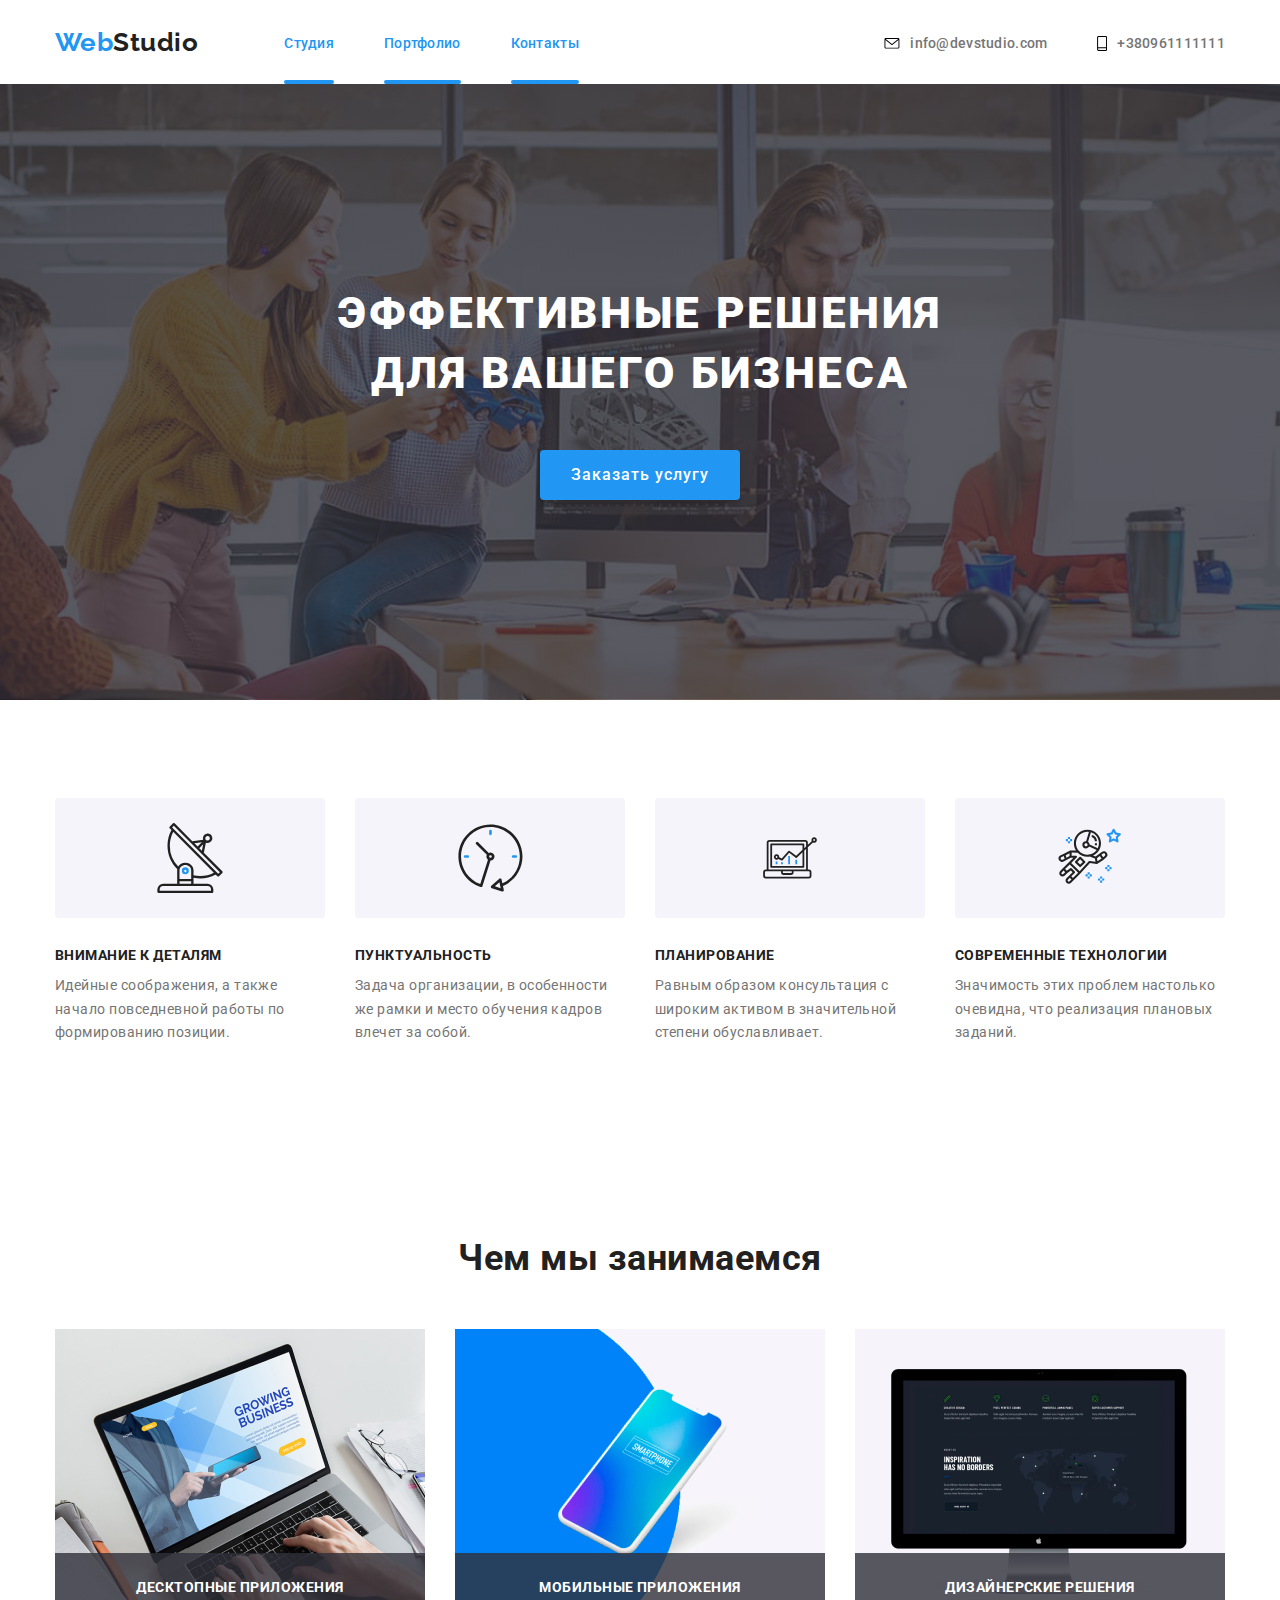
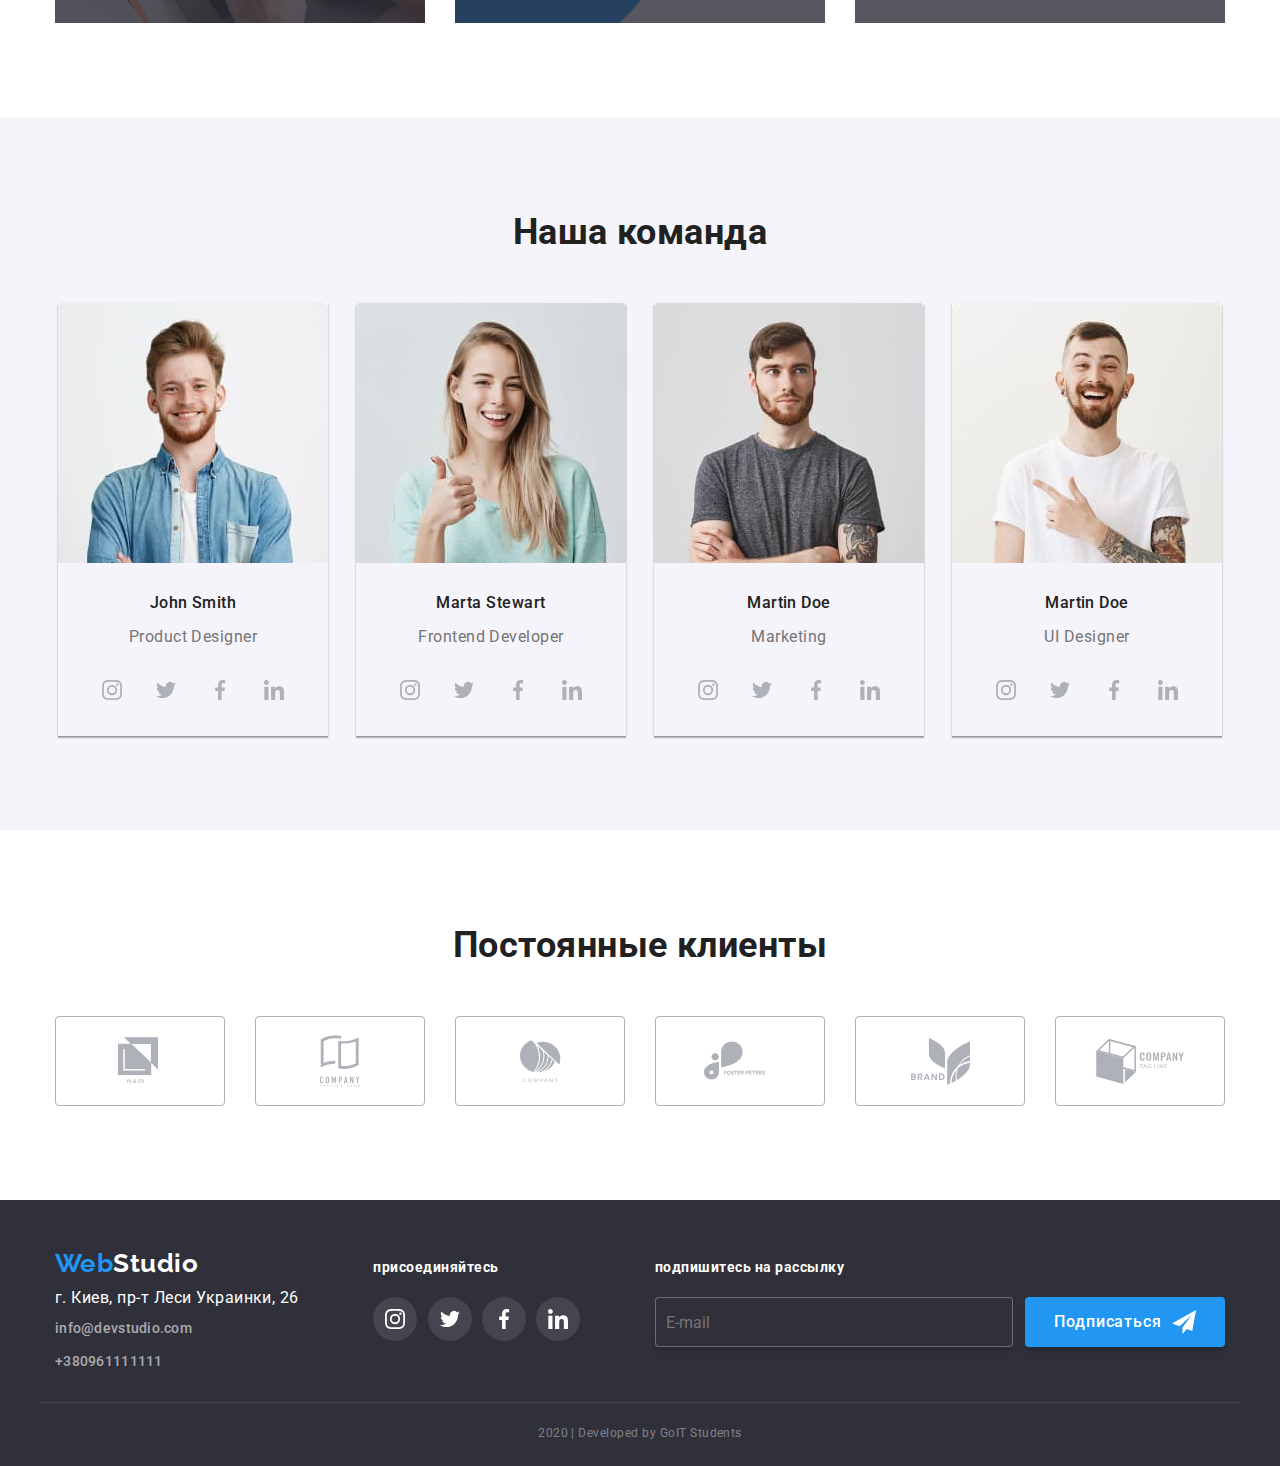
==== index.html @ ea8f9073 "ДЗ 5" ====
﻿<!DOCTYPE html>
<!--   убрать с ли стили в ссылку!!!! -->
<html lang="ru">

<head>
    <meta charset="UTF-8" />
    <meta name="viewport" content="width=device-width, initial-scale=1.0" />
    <title>Web Studio</title>
    <link href="https://fonts.googleapis.com/css?family=Raleway:700|Roboto:400,500,700&display=swap&subset=cyrillic" rel="stylesheet" />
    <link rel="stylesheet" href="https://cdnjs.cloudflare.com/ajax/libs/modern-normalize/0.6.0/modern-normalize.min.css" />
    <link rel="stylesheet" href="./css/styles.css" />
</head>

<body class="body">
    <!-- Шапка сайта-->

    <header class="page-header">
        <div class="container-header">
            <a href="./index.html" class="logo">
                <span class="logo-title">Web</span>Studio</a>
            <nav class="first-nav">
                <ul class="site-nav">
                    <li class="item">
                        <a href="#" class="link current">Студия</a>
                    </li>
                    <li class="item">
                        <a href="./html/portfolio.html" class="link current">Портфолио</a>
                    </li>
                    <li class="item">
                        <a href="#" class="link current">Контакты</a>
                    </li>
                </ul>
            </nav>
            <ul class="auth-nav list">
                <li class="item">
                    <a href="mailto:info@devstudio.com" class="connection">
                        <svg class="item-mail"><use href="./images/sprite.svg#icon_hero"></use></svg> info@devstudio.com
                    </a>
                </li>
                <li class="item">
                    <a href="tel:+380961111111" class="connection"><svg class="item-phone"><use href="./images/sprite.svg#smartphone_hero"></use></svg>
              +380961111111
            </a>
                </li>
            </ul>
        </div>
    </header>
    <main>
        <!-- Герой -->

        <section class="hero">
            <div class="container-hero">
                <h1 class="title-hero">
                    эффективные решения для вашего бизнеса
                </h1>
                <button type="button" class="button-hero">Заказать услугу</button>
            </div>
        </section>

        <!-- Преимущества -->
        <section class="section_benefits">
            <div class="container">
                <!-- class="container-advantages" -->
                <h2 class="visually-hidden">Преимущества</h2>
                <ul class="advantages-list">
                    <li class="nav-item">
                        <div class="picture">
                            <svg class="picture_antenna"> <use href="./images/sprite.svg#antenna_1"></use></svg>
                        </div>
                        <h3 class="title">Внимание к деталям</h3>
                        <p class="description">
                            Идейные соображения, а также начало повседневной работы по формированию позиции.
                        </p>
                    </li>
                    <li class="nav-item">
                        <div class="picture">
                            <svg class="picture_clock"> <use href="./images/sprite.svg#clock_1"></use></svg></div>
                        <h3 class="title">Пунктуальность</h3>
                        <p class="description">
                            Задача организации, в особенности же рамки и место обучения кадров влечет за собой.
                        </p>
                    </li>
                    <li class="nav-item">
                        <div class="picture">
                            <svg class="picture_diagram"> <use href="./images/sprite.svg#diagram_1"></use></svg></div>
                        <h3 class="title">Планирование</h3>
                        <p class="description">
                            Равным образом консультация с широким активом в значительной степени обуславливает.
                        </p>
                    </li>
                    <li class="nav-item">
                        <div class="picture">
                            <svg class="picture_astronaut"> <use href="./images/sprite.svg#astronaut_1"></use></svg></div>
                        <h3 class="title">
                            Современные технологии
                        </h3>
                        <p class="description">
                            Значимость этих проблем настолько очевидна, что реализация плановых заданий.
                        </p>
                    </li>
                </ul>
            </div>
        </section>
        <!-- Чем мы занимаемся -->
        <section class="section_focus">
            <div class="container_focus">
                <h2 class="section-title">Чем мы занимаемся</h2>

                <ul class="specialization">
                    <li class="our_focus">
                        <div class="photo">
                            <img src="./images/laptop1.jpg" alt="Ноутбук" width="370" height="294" />
                        </div>
                        <div class="photo-title">
                            <h3 class="white-color-title">Десктопные приложения</h3>
                        </div>
                    </li>
                    <li class="our_focus">
                        <div class="photo">
                            <img src="./images/mobile_phone.jpg" alt="Мобильный_телефон" width="370" height="294" />
                        </div>
                        <div class="photo-title">
                            <h3 class="white-color-title">Мобильные приложения</h3>
                        </div>
                    </li>
                    <li class="our_focus">
                        <div class="photo">
                            <img src="./images/monitor.jpg " alt="Черный_монитор" width="370" height="294" />
                        </div>
                        <div class="photo-title">
                            <h3 class="white-color-title">Дизайнерские решения</h3>
                        </div>
                    </li>
                </ul>
            </div>
        </section>
        <!-- Наша команда -->
        <section class="section-our-team">
            <div class="container">
                <h2 class="our-team">Наша команда</h2>
                <ul class="employees">
                    <li class="participants">
                        <img src=" ./images/John_Smith.jpg " alt="John Smith " width="270" height="260" />
                        <h3 class="section-with-title">John Smith</h3>
                        <p class="list-item">Product Designer</p>
                        <ul class="list-our-team">
                            <li class="social">
                                <a class="social_networks" href="# " aria-label="Ссылка на instagrem ">
                                    <svg class="social_instagram" width="20" height="20"><use href="./images/sprite.svg#instagram"></use></svg>
                                </a>
                            </li>
                            <li class="social">
                                <a class="social_networks" href="# " aria-label="Ссылка на twitter ">
                                    <svg class="social_twitter" width="20" height="20"><use href="./images/sprite.svg#twitter"></use></svg>
                                </a>
                            </li>
                            <li class="social">
                                <a class="social_networks" href="# " aria-label="Ссылка на facebook ">
                                    <svg class="social_facebook" width="20" height="20">
                                        <use href="./images/sprite.svg#facebook"></use>
                                    </svg>
                                </a>
                            </li>
                            <li class="social">
                                <a class="social_networks" href="# " aria-label="Ссылка на linkedin ">
                                    <svg class="social_linkedin" width="20" height="20">
                                    <use href="./images/sprite.svg#linkedin"></use>
                                    </svg>
                                </a>
                            </li>
                        </ul>
                    </li>
                    <li class="participants">
                        <img src="./images/Marta_Stewart.jpg " alt="Marta Stewart " width="270" height="260" />
                        <h3 class="section-with-title">Marta Stewart</h3>
                        <p class="list-item">Frontend Developer</p>
                        <ul class="list-our-team">
                            <li class="social">
                                <a class="social_networks" href="# " aria-label="Ссылка на instagrem ">
                                    <svg class="social_instagram" width="20" height="20"><use href="./images/sprite.svg#instagram"></use></svg>
                                </a>
                            </li>
                            <li class="social">
                                <a class="social_networks" href="# " aria-label="Ссылка на twitter ">
                                    <svg class="social_twitter" width="20" height="20"><use href="./images/sprite.svg#twitter"></use></svg>
                                </a>
                            </li>
                            <li class="social">
                                <a class="social_networks" href="# " aria-label="Ссылка на facebook ">
                                    <svg class="social_facebook" width="20" height="20">
                                        <use href="./images/sprite.svg#facebook"></use>
                                    </svg>
                                </a>
                            </li>
                            <li class="social">
                                <a class="social_networks" href="# " aria-label="Ссылка на linkedin ">
                                    <svg class="social_linkedin" width="20" height="20">
                                    <use href="./images/sprite.svg#linkedin"></use>
                                    </svg>
                                </a>
                            </li>
                        </ul>
                    </li>
                    <li class="participants">
                        <img src="./images/Robert_Jakis.jpg " alt="Martin Doe " width="270" height="260" />
                        <h3 class="section-with-title">Martin Doe</h3>
                        <p class="list-item">Marketing</p>
                        <ul class="list-our-team">
                            <li class="social">
                                <a class="social_networks" href="# " aria-label="Ссылка на instagrem ">
                                    <svg class="social_instagram" width="20" height="20"><use href="./images/sprite.svg#instagram"></use></svg>
                                </a>
                            </li>
                            <li class="social">
                                <a class="social_networks" href="# " aria-label="Ссылка на twitter ">
                                    <svg class="social_twitter" width="20" height="20"><use href="./images/sprite.svg#twitter"></use></svg>
                                </a>
                            </li>
                            <li class="social">
                                <a class="social_networks" href="# " aria-label="Ссылка на facebook ">
                                    <svg class="social_facebook" width="20" height="20">
                                        <use href="./images/sprite.svg#facebook"></use>
                                    </svg>
                                </a>
                            </li>
                            <li class="social">
                                <a class="social_networks" href="# " aria-label="Ссылка на linkedin ">
                                    <svg class="social_linkedin" width="20" height="20">
                                    <use href="./images/sprite.svg#linkedin"></use>
                                    </svg>
                                </a>
                            </li>
                        </ul>
                    </li>
                    <li class="participants">
                        <img src="./images/Martin_Doe.jpg " alt="Martin Doe " width="270" height="260" />
                        <h3 class="section-with-title">Martin Doe</h3>
                        <p class="list-item">UI Designer</p>
                        <ul class="list-our-team">
                            <li class="social">
                                <a class="social_networks" href="# " aria-label="Ссылка на instagrem ">
                                    <svg class="social_instagram" width="20" height="20"><use href="./images/sprite.svg#instagram"></use></svg>
                                </a>
                            </li>
                            <li class="social">
                                <a class="social_networks" href="# " aria-label="Ссылка на twitter ">
                                    <svg class="social_twitter" width="20" height="20"><use href="./images/sprite.svg#twitter"></use></svg>
                                </a>
                            </li>
                            <li class="social">
                                <a class="social_networks" href="# " aria-label="Ссылка на facebook ">
                                    <svg class="social_facebook" width="20" height="20">
                                        <use href="./images/sprite.svg#facebook"></use>
                                    </svg>
                                </a>
                            </li>
                            <li class="social">
                                <a class="social_networks" href="# " aria-label="Ссылка на linkedin ">
                                    <svg class="social_linkedin" width="20" height="20">
                                    <use href="./images/sprite.svg#linkedin"></use>
                                    </svg>
                                </a>
                            </li>
                        </ul>
                    </li>
                </ul>
            </div>
        </section>
        <!-- Наши клиенты -->
        <section class="regular_customers">
            <div class="customers">
                <h2 class="section-title">
                    Постоянные клиенты
                </h2>
                <ul class="customers-list">
                    <li class="customers-logo">
                        <a href="# " class="customers-list">
                            <svg class=" logo " width="44.27 " height="49.23 ">
                                        <use href="./images/sprite.svg#logo_1 "></use>
                                    </svg>
                        </a>
                    </li>
                    <li class="customers-logo ">
                        <!-- <div class="logo "> -->
                        <a href="# " class="customers-list">
                            <svg class="logo " width="40 " height="52 ">
                                        <use href="./images/sprite.svg#logo_2 "></use>
                                    </svg>
                        </a>
                        <!-- </div> -->
                    </li>
                    <li class="customers-logo ">
                        <!-- <div class="customers-picture "> -->
                        <a href="# " class="customers-list">
                            <svg class="logo " width="41 " height="42.6 ">
                                <use href="./images/sprite.svg#logo_3 "></use>
                                </svg>
                        </a>
                        <!-- </div> -->
                    </li>
                    <li class="customers-logo ">
                        <!-- <div class="customers-picture "> -->
                        <a href="# " class="customers-list">
                            <svg class="logo " width="72.96 " height="42.02 ">
                                        <use href="./images/sprite.svg#logo_4 "></use>
                                    </svg>
                        </a>
                        <!-- </div> -->
                    </li>
                    <li class="customers-logo ">
                        <!-- <div class="customers-picture "> -->
                        <a href="# " class="customers-list">
                            <svg class="logo " width="59 " height="47 ">
                                        <use href="./images/sprite.svg#logo_5 "></use>
                                    </svg>
                        </a>
                        <!-- </div> -->
                    </li>
                    <li class="customers-logo ">
                        <!-- <div class="customers-picture "> -->
                        <a href="# " class="customers-list">
                            <svg class="logo " width="88.48 " height="45.44 ">
                                        <use href="./images/sprite.svg#logo_6 "></use>
                                    </svg>
                        </a>
                        <!-- </div> -->
                    </li>
                </ul>
            </div>
        </section>
    </main>
    <footer class="footer ">
        <!-- Футер -->

        <div class="container-footer ">
            <div class="adress-info ">
                <a href="./index.html " class="logo-footer ">
                    <span class="logo-title ">Web</span>Studio</a>
                <address>
            <ul class="list-footer ">
              <li class="address ">г. Киев, пр-т Леси Украинки, 26</li>
              <li>
                <a href="mailto:info@devstudio.com" class="connection auth_bottom">
                         info@devstudio.com
                    </a>
              </li>
              <li>
               <a href="tel:+380961111111" class="connection auth_bottom">
              +380961111111
            </a>
              </li>
            </ul>
          </address>
            </div>

            <div class="links-block ">
                <p class="color-footer ">присоединяйтесь</p>
                <ul class="social-list ">
                    <li class="social-footer ">
                        <a href="# " class="social_networks_footer" aria-label=" Ссылка на instagrem ">
                            <svg class="social_instagram" width="20" height="20"><use href="./images/sprite.svg#instagram"></use></svg></a>
                    </li>
                    <li class="social-footer ">
                        <a href="# " class="social_networks_footer" aria-label="Ссылка на twitter ">
                            <svg class="social_twitter" width="20" height="20"><use href="./images/sprite.svg#twitter"></use></svg></a>
                    </li>
                    <li class="social-footer ">
                        <a href="# " class="social_networks_footer" aria-label="Ссылка на facebook ">
                            <svg class="social_facebook" width="20" height="20">
                                        <use href="./images/sprite.svg#facebook"></use></svg></a>
                    </li>
                    <li class="social-footer ">
                        <a href="# " class="social_networks_footer" aria-label="Ссылка на linkedin ">
                            <svg class="social_linkedin" width="20" height="20">
                                    <use href="./images/sprite.svg#linkedin"></use>
                                    </svg></a>
                    </li>
                </ul>
            </div>
            <div class="exhortation-block ">
                <p class="color-footer ">подпишитесь на рассылку</p>
                <form class="subscribe">
                    <input type="email" class="input" placeholder="E-mail" />
                    <button class="button_sign">Подписаться 
                        <svg class="send" width="24" height="24"><use href="./images/sprite.svg#twitter_icon_send_footer"></use>
                                    </svg></button>
                </form>
            </div>
        </div>
        <div class="info-copyright ">
            <p class="copyright ">2020 | Developed by GoIT Students</p>
        </div>
    </footer>
    <script>
        const {
            height: pageHeaderHeight
        } = document
            .querySelector(".page-header")
            .getBoundingClientRect();

        document.body.style.paddingTop = `${pageHeaderHeight}px`;
    </script>
</body>

</html>
---- css/styles.css ----
﻿:root {
    --title-text-color: #757575;
    --accent-color: #2196f3;
    --footer-bottom-collor: rgba(255, 255, 255, 0.4);
    --list-footer-color: rgba(255, 255, 255, 0.6);
    --color-footer-strip: rgba(255, 255, 255, 0.1);
    --white-color: #ffffff;
    --page-color: #212121;
    --color-picture: #f5f4fa;
    --color-specialization: rgba(47, 48, 58, 0.8);
    --color-logo: #afb1b8;
    --color-footer: #2f303a;
    --strip-color: #ececec;
    --color-border: #eeeeee;
}

.body {
    color: var(--page-color);
    background-color: var(--white-color);
    font-family: Roboto, sans-serif;
    letter-spacing: 0.03em;
    /* padding-top: 80px; */
}

html {
    box-sizing: border-box;
}

*,
*::before,
*::after {
    box-sizing: inherit;
}


/* цвет основного текста #2a2a2a */


/* вторичный цвет текста #757575 */


/* цвет фона вторичный #F5F4FA */


/* белый цвет #FFFFFF */


/* вспомагательный цвет rgba(255, 255, 255, 0.6) */


/* цвет низ футера rgba(255, 255, 255, 0.4) */


/* акцент #2196F3 */


/* основной цвет футера #2F303A */

h1,
h2,
h3,
ul {
    margin-top: 0;
    margin-bottom: 0;
}

ul {
    padding-inline-start: 0;
}

img {
    display: block;
    max-width: 100%;
    height: auto;
}

.container-header {
    display: flex;
    align-items: center;
    width: 1200px;
    padding-right: 15px;
    padding-left: 15px;
    margin: auto;
}

.section_focus {
    padding-top: 94px;
    padding-bottom: 94px;
}

.container_focus {
    width: 1200px;
    padding-right: 15px;
    padding-left: 15px;
    margin-left: auto;
    margin-right: auto;
}

.container {
    width: 1200px;
    padding-right: 15px;
    padding-left: 15px;
    margin-left: auto;
    margin-right: auto;
}

ul {
    list-style: none;
}

.page-header {
    position: fixed;
    background-color: var(--white-color);
    width: 100%;
    min-height: 80px;
    top: 0;
    left: 0;
    z-index: 1;
}


/* Постоянные клиенты */

.regular_customers {
    padding-top: 94px;
    padding-bottom: 94px;
}

.customers {
    width: 1200px;
    padding-right: 15px;
    padding-left: 15px;
    margin: auto;
}

.advantages-list {
    list-style: none;
}

.site-nav {
    display: flex;
    margin-left: 86px;
}

.site-nav .item:not(:last-child) {
    margin-right: 50px;
}

.site-nav .link.current::after {
    content: '';
    position: absolute;
    left: 0;
    bottom: 0;
    width: 100%;
    border-radius: 2px;
    height: 4px;
    background-color: var(--accent-color);
}

.site-nav .link {
    position: relative;
    transition: color 250ms cubic-bezier(0.4, 0, 0.2, 1);
}

.site-nav .link.current {
    color: var(--accent-color);
}

.auth-nav {
    display: flex;
    margin-left: auto;
}

.auth-nav .item+.item {
    margin-left: 50px;
}


/* логотип */

.logo-footer {
    color: var(--white-color);
    text-decoration: none;
    font-family: Raleway, sans-serif;
    font-weight: bold;
    font-size: 26px;
    line-height: 1.19;
}

.logo {
    color: var(--primary-text-color);
    text-decoration: none;
    font-family: Raleway, sans-serif;
    font-weight: bold;
    font-size: 26px;
    line-height: 1.19;
    transition-property: color;
    transition-duration: 250ms;
    transition-timing-function: cubic-bezier(0.4, 0, 0.2, 1);
}

.logo:focus,
.logo:hover {
    color: var(--accent-color);
}

.logo-title {
    color: var(--accent-color);
    transition-property: color;
    transition-duration: 250ms;
    transition-timing-function: cubic-bezier(0.4, 0, 0.2, 1);
}

.logo-title:focus,
.logo-title:hover {
    color: var(--title-text-color);
}


/* наши работы в портфолио*/

.list-link {
    text-decoration: none;
    color: var(--page-color);
}


/* в портфолио */

.nav-item {
    margin-right: 30px;
    padding-top: 4px;
    width: calc((100% - 90px) / 4);
    color: var(--title-text-color);
    font-family: Roboto;
    font-size: 16px;
    line-height: 1.88;
}

.nav-item:last-child {
    margin-right: 0;
}


/* .nav-item::before {
    content: "";
    height: 120px;
    display: block;
    background: var(--color-picture);
    border-radius: 4px;
    background-size: contain;
    background-repeat: no-repeat;
    background-position: center;
    margin-bottom: 30px;
    background-size: 25%;
} */


/* .nav-item:nth-child(1)::before {
    background-image: url(../Images/antenna_1.svg);
}

.nav-item:nth-child(2)::before {
    background-image: url(../Images/clock_1.svg);
}

.nav-item:nth-child(3)::before {
    background-image: url(../Images/diagram_1.svg);
}

.nav-item:nth-child(4)::before {
    background-image: url(../Images/astronaut_1.svg);
} */

.item {
    margin: 0;
    padding-top: 4px;
    color: var(--title-text-color);
    font-family: Roboto;
    font-size: 16px;
    line-height: 1.88;
}


/* .item::before {
    content: "";
    height: 40px;
    width: 40px;
    background: var(--color-picture);
    border-radius: 4px;
    background-size: contain;
    background-repeat: no-repeat;
    background-position: center;
    margin-bottom: 30px;
    background-size: 25%;
} */

.item-mail {
    align-items: baseline;
    height: 11.2px;
    width: 16px;
    margin-right: 10px;
    margin-top: 2px;
    transition-property: fill;
    transition-duration: 500ms;
    transition-timing-function: cubic-bezier(0.4, 0, 0.2, 1);
}


/* .item-mail:hover,
.item-mail:focus {
    fill: var(--accent-color);
}

.item-phone:hover,
.item-phone:focus {
    fill: var(--accent-color);
} */

.item-phone {
    align-items: baseline;
    height: 14.94px;
    width: 10px;
    margin-right: 10px;
    transition-property: fill;
    transition-duration: 500ms;
    transition-timing-function: cubic-bezier(0.4, 0, 0.2, 1);
}

.card-text {
    position: absolute;
    opacity: 0;
    top: 0;
    background: rgba(33, 150, 243, 0.9);
    color: var(--white-color);
    font-size: 18px;
    line-height: 1.56;
    padding: 63px 24px;
}

.card-text:hover,
.card-text:focus {
    opacity: 1;
    /* transition: 250ms opacity linear; */
}


/* герой */

.container-hero {
    width: 1200px;
    padding-right: 15px;
    padding-left: 15px;
    margin: auto;
    text-align: center;
}

.title-hero {
    color: var(--white-color);
    font-weight: 900;
    font-size: 44px;
    line-height: 1.36;
    letter-spacing: 0.06em;
    text-transform: uppercase;
    width: 646px;
    margin-right: auto;
    margin-left: auto;
    margin-bottom: 46px;
}

.hero {
    max-width: 100%;
    /* height: 600px; */
    margin-left: auto;
    margin-right: auto;
    background-size: cover;
    background-repeat: no-repeat;
    background-position: center;
    padding-top: 200px;
    padding-bottom: 200px;
    background-color: rgba(47, 48, 58, 0.8);
    background-image: linear-gradient( to right, rgba(47, 48, 58, 0.8), rgba(47, 48, 58, 0.8)), url(../images/Header_img.jpg);
    color: white;
}

.button-hero {
    color: var(--white-color);
    border-radius: 4px;
    background: var(--accent-color);
    box-shadow: 0px 4px 4px rgba(0, 0, 0, 0.15);
    font-family: inherit;
    font-weight: 500;
    font-size: 16px;
    line-height: 1.6;
    letter-spacing: 0.06em;
    border: 1px solid transparent;
    width: 200px;
    height: 50px;
    transition-property: background, color, border;
    transition-duration: 250ms;
    transition-timing-function: cubic-bezier(0.4, 0, 0.2, 1);
}

.button-hero:focus,
.button-hero:hover {
    color: var(--accent-color);
    background-color: var(--white-color);
    border: 1px solid var(--accent-color);
}


/* site nav */

.site-nav .link {
    display: block;
    padding-top: 32px;
    padding-bottom: 32px;
}

.site-nav .link {
    color: var(--page-color);
    text-decoration: none;
    font-weight: 500;
    font-size: 14px;
    line-height: 1.14;
    letter-spacing: 0.02em;
}

.site-nav .link:hover,
.site-nav .link:focus {
    color: var(--accent-color);
}

.connection {
    margin: 0;
}

.connection {
    color: var(--title-text-color);
    font-weight: 500;
    font-size: 14px;
    line-height: 1.14;
    letter-spacing: 0.02em;
    /* display: inline-block;
    align-items: center; */
    text-decoration: none;
    display: inline-flex;
    padding-top: 32px;
    padding-bottom: 32px;
    transition-property: color;
    transition-duration: 250ms;
    transition-timing-function: cubic-bezier(0.4, 0, 0.2, 1);
}

.connection:hover .item-mail,
.connection:focus .item-mail {
    color: var(--accent-color);
    fill: var(--accent-color);
}

.connection:hover .item-phone,
.connection:focus .item-phone {
    color: var(--accent-color);
    fill: var(--accent-color);
}

.connection:hover,
.connection:focus {
    color: var(--accent-color);
}


/*  Позиционирование */

.specialization {
    display: flex;
}

.specialization li {
    margin-right: 30px;
}

.specialization li:last-child {
    margin-right: 0;
}


/*  Стили заголовков */

.section-title {
    font-weight: bold;
    font-size: 36px;
    line-height: 1.17;
    margin-bottom: 50px;
    text-align: center;
}

.our-team {
    font-weight: bold;
    font-size: 36px;
    line-height: 1.17;
    text-align: center;
    margin-bottom: 50px;
}


/* Преимущества. Стили заголовков*/

.section_benefits {
    padding-top: 94px;
    padding-bottom: 94px;
}

.list {
    /* display: flex; */
    justify-content: space-between;
    align-items: center;
}

.list-our-team {
    display: flex;
    justify-content: space-between;
    align-items: center;
    /* justify-content: space-between;
    align-items: center; */
    margin-left: 32px;
    margin-right: 32px;
}

.social_networks {
    display: flex;
    justify-content: center;
    align-items: center;
    fill: #afb1b8;
    height: 44px;
    width: 44px;
    border-radius: 50%;
    transition-property: background-color, fill;
    transition-duration: 250ms;
    transition-timing-function: cubic-bezier(0.4, 0, 0.2, 1);
}


/* .social_instagram {
    --color3: #AFB1B8
}

.social_twitter {
    --color3: #AFB1B8
}

.social_facebook {
    --color3: #AFB1B8
}

.social_linkedin {
    --color3: #AFB1B8
}

.social {
    margin-right: 10px;
}

.social_instagram:hover {
    --color3: #FFFFFF
}

.social_twitter:hover {
    --color3: #FFFFFF
}

.social_facebook:hover {
    --color3: #FFFFFF
}

.social_linkedin:hover {
    --color3: #FFFFFF
} */


/* .social {
    margin-right: 10px;
} */

.social:hover .social_networks {
    background-color: var(--accent-color);
    fill: #ffffff;
    /* border-radius: 50%; */
}


/* .social:nth-child(1) {
    background-image: url(../Images/instagram.svg);
}

.social:nth-child(2) {
    background-image: url(../Images/twitter.svg);
}

.social:nth-child(3) {
    background-image: url(../Images/facebook.svg);
}

.social:nth-child(4) {
    background-image: url(../Images/linkedin.svg);
} */

.list-our-team :last-child {
    margin-right: 0;
}

.social>a {
    margin: 0;
}

.social-list {
    display: flex;
    justify-content: space-between;
    align-items: center;
}


/* 
.social-footer {
    display: inline-block;
    height: 44px;
    width: calc((100% - 30px) / 4);
    border-radius: 50%;
    background: rgba(255, 255, 255, 0.1);
    background-size: 20px;
    background-repeat: no-repeat;
    background-position: center;
    margin-right: 10px;
}

.social-footer:nth-child(1) {
    background-image: url(../Images/instagram_social_footer.svg);
}

.social-footer:nth-child(2) {
    background-image: url(../Images/twitter_social_footer.svg);
}

.social-footer:nth-child(3) {
    background-image: url(../Images/facebook_social_footer.svg);
}

.social-footer:nth-child(4) {
    background-image: url(../Images/linkedin_social_footer.svg);
}

.social-footer:hover,
.social-footer:focus {
    background-color: var(--accent-color);
    pointer-events: painted;
} */

.social_networks_footer {
    display: flex;
    justify-content: center;
    align-items: center;
    fill: var(--white-color);
    height: 44px;
    width: 44px;
    border-radius: 50%;
    transition-property: background-color;
    transition-duration: 1000ms;
    transition-timing-function: cubic-bezier(0.4, 0, 0.2, 1);
}

.social-footer {
    border-radius: 50%;
    background-color: rgba(255, 255, 255, 0.1);
}

.social_networks_footer:hover,
.social_networks_footer:focus {
    background-color: var(--accent-color);
    transition-property: background-color;
    transition-duration: 1000;
    transition-timing-function: cubic-bezier(0.4, 0, 0.2, 1);
}

.social-footer:hover,
.social-footer:focus {
    background-color: var(--accent-color);
    border-radius: 50%;
}

.title {
    color: var(--page-color);
    font-family: Roboto;
    font-weight: bold;
    font-size: 14px;
    line-height: 1.14;
    text-transform: uppercase;
    margin-bottom: 10px;
}

.advantages-list {
    display: flex;
}

.picture {
    display: flex;
    justify-content: center;
    border-radius: 4px;
    background: var(--color-picture);
    border: 1px solid transparent;
    height: 120px;
    align-items: center;
    text-align: center;
    margin-bottom: 30px;
}


/* 
.picture:hover,
.picture:focus {
    background-color: var(--accent-color);
} */

.picture_antenna {
    height: 70px;
    width: 70px;
}

.picture_clock {
    height: 70px;
    width: 66.96px;
}

.picture_diagram {
    height: 53.69px;
    width: 70px;
}

.picture_astronaut {
    height: 70px;
    width: 70px;
}

.item .title {
    margin-bottom: 10px;
}

.description {
    color: var(--title-text-color);
    margin-top: 0;
    margin-bottom: 0;
    /* width: 278px; */
    height: 75px;
    font-family: Roboto;
    font-size: 14px;
    line-height: 1.71;
}

.advantages-list .item+.item {
    margin-left: 29px;
}


/* Чем мы занимаемся */

.our_focus {
    width: calc((100% - 60px) / 3);
    position: relative;
}

.white-color-title {
    color: var(--white-color);
    background-color: var(--color-specialization);
    font-size: 14px;
    line-height: 1.14;
    text-transform: uppercase;
    /* margin-left: 0px;
    margin-bottom: 0px; */
    padding: 27px;
    text-align: center;
    /* border-radius: 0px 0px 4px 4px; */
}

.photo-title {
    position: absolute;
    bottom: 0;
    left: 0;
    width: 100%;
}


/* Наша команда */

.section-our-team {
    background-color: var(--color-picture);
    padding-top: 94px;
    padding-bottom: 94px;
}

.employees {
    display: flex;
    justify-content: center;
    flex-wrap: wrap;
}

.participants {
    text-align: center;
    width: calc((100% - 90px) / 4);
    margin-right: 28px;
    padding-bottom: 24px;
    box-shadow: 0px 2px 1px rgba(0, 0, 0, 0.2), 0px 1px 1px rgba(0, 0, 0, 0.14), 0px 1px 3px rgba(0, 0, 0, 0.12);
    /* border-radius: 4px; */
}

.participants:last-child {
    margin-right: 0;
}


/* постоянные клиенты */


/* .logo:hover {
    --color3: #2196F3
} */

.customers-logo {
    border-radius: 4px;
    border: 1px solid var(--color-logo);
    align-items: center;
    text-align: center;
    height: 90px;
    border-radius: 4px;
    max-width: 100%;
    margin-right: 30px;
    transition-property: border;
    transition-duration: 250ms;
    transition-timing-function: cubic-bezier(0.4, 0, 0.2, 1);
}

.customers-logo:hover,
.customers-logo:focus {
    border: 1px solid var(--accent-color);
}

.customers-list {
    display: flex;
    justify-content: center;
    list-style: none;
    align-items: center;
    list-style: none;
    fill: #afb1b8;
    width: 100%;
    height: 100%;
    transition-property: fill;
    transition-duration: 250ms;
    transition-timing-function: cubic-bezier(0.4, 0, 0.2, 1);
}

.customers-list:hover,
.customers-list:focus {
    fill: var(--accent-color);
}

.customers-list li {
    display: flex;
    justify-content: center;
    text-align: center;
    width: 170px;
}


/* .customers-list li:hover,
.customers-list li:focus {
    border: 2px solid var(--accent-color);
} */


/* .customers-list:hover .customers-list {
    --color3: #2196F3
} */

.customers-list li:last-child {
    margin-right: 0;
}


/* .customer-list>a {
    display: flex;
    justify-content: center;
    align-items: center;
    list-style: none;
    width: 100%;
    height: 100%;
} */

.section-with-title {
    color: var(--page-color);
    font-family: Roboto;
    font-weight: 500;
    font-size: 16px;
    line-height: 1.19;
    margin-top: 30px;
    margin-bottom: 10px;
}

.section-with-title p {
    margin-top: 0;
}

.list-item {
    color: var(--title-text-color);
    font-family: Roboto;
    font-size: 16px;
    line-height: 1.9;
    display: inline-block;
    padding: 0;
    margin-top: 0;
    margin-bottom: 16px;
}


/* Стиль текста  - Наши работы в портфолио */

.name_of_cards {
    color: var(--page-color);
    font-family: Roboto;
    font-weight: bold;
    font-size: 18px;
    line-height: 2;
    letter-spacing: 0.06em;
}


/* футер */

.color-footer {
    color: var(--white-color);
    font-family: Roboto;
    font-weight: bold;
    font-size: 14px;
    line-height: 1.14;
    margin: 0;
    padding-bottom: 21px;
}

.links-block {
    width: 207px;
}

.input {
    width: 358px;
    height: 50px;
    color: white;
    padding-left: 10px;
    background-color: var(--color-footer);
    box-sizing: border-box;
    border: 1px solid rgba(255, 255, 255, 0.3);
    box-sizing: border-box;
    box-shadow: 0px 4px 4px rgba(0, 0, 0, 0.15);
    border-radius: 4px;
}

.button_sign {
    display: flex;
    justify-content: center;
    align-items: center;
    color: var(--white-color);
    border-radius: 4px;
    background: var(--accent-color);
    box-shadow: 0px 4px 4px rgba(0, 0, 0, 0.15);
    font-family: inherit;
    font-weight: 500;
    font-size: 16px;
    line-height: 1.6;
    letter-spacing: 0.06em;
    border: 1px solid transparent;
    width: 200px;
    height: 50px;
    margin-left: 12px;
}

.send {
    margin-left: 10px;
}


/* .button_sign::after {
    content: '';
    display: block;
    width: ;
    height: ;
    background: #27bfdc;
    position: absolute;
} */


/* .connection>.icon {
    height: 24px;
    width: 24px;
    margin-left: 10px;
    background-color: var(--title-text-color);
    align-items: center;
    background-image: url(./Images/twitter_icon_send_footer.svg);
    background-size: contain;
} */

.social-footer {
    margin-right: 0;
}

.subscribe {
    display: flex;
}

.container-footer {
    border-bottom: 1px solid var(--color-footer-strip);
    display: flex;
    justify-content: space-between;
    align-items: baseline;
    padding-top: 48px;
    padding-bottom: 28px;
    width: 1200px;
    padding-right: 15px;
    padding-left: 15px;
    margin-left: auto;
    margin-right: auto;
}

.exhortation-block {
    width: 570px;
    height: 87px;
}

.info-copyright {
    text-align: center;
    padding-top: 18px;
    padding-bottom: 21px;
}

.footer {
    background-color: var(--color-footer);
    min-height: 253px;
}

.list-footer {
    list-style: none;
    font-style: normal;
    color: var(--list-footer-color);
}

.address {
    padding-top: 10px;
    list-style: none;
    font-style: normal;
    color: var(--white-color);
}

.copyright {
    font-family: Roboto;
    font-size: 12px;
    line-height: 2;
    color: var(--footer-bottom-collor);
    display: inline-block;
    padding: 0;
    margin: 0;
}

.auth_bottom {
    font-family: Roboto;
    font-size: 14px;
    line-height: 1.71;
    color: rgba(255, 255, 255, 0.6);
    display: inline-block;
    padding: 0;
    margin: 0;
    padding-top: 9px;
}

.auth_bottom:hover,
.auth_bottom:focus {
    color: var(--accent-color);
}

.white-color {
    display: inline-block;
    padding: 0;
    margin: 0;
}


/* Наши работы */

.our_work {
    padding-bottom: 94px;
}

.list_of_works {
    width: 1200px;
    padding-right: 15px;
    padding-left: 15px;
    margin: auto;
    text-align: center;
}

.work_examples {
    padding-top: 94px;
    padding-bottom: 50px;
}

.visually-hidden {
    position: absolute;
    width: 1px;
    height: 1px;
    margin: -1px;
    border: 0;
    padding: 0;
    clip: rect(0 0 0 0);
    overflow: hidden;
}

.button_portfolio .primary:last-child {
    margin-right: 0;
}

.button_portfolio .primary {
    text-align: center;
    padding: 6px 22px;
    font-weight: 500;
    font-size: 16px;
    line-height: 1.62;
    border-radius: 4px;
    margin-right: 8px;
    background-color: var(--color-picture);
    border: none;
}

.button_portfolio .primary:hover,
.button_portfolio .primary:focus {
    background-color: var(--accent-color);
    color: var(--white-color);
    font-family: inherit;
    box-shadow: 0px 2px 2px rgba(0, 0, 0, 0.12), 0px 1px 2px rgba(0, 0, 0, 0.08), 0px 3px 1px rgba(0, 0, 0, 0.1);
}

.portfolio_item {
    width: calc((100% - 60px) / 3);
    margin-right: 30px;
    margin-bottom: 30px;
}

.portfolio_item:hover {
    border: 1px solid #eeeeee;
    box-shadow: 1px 4px 6px rgba(0, 0, 0, 0.16), 0px 4px 4px rgba(0, 0, 0, 0.06), 0px 1px 1px rgba(0, 0, 0, 0.12);
    /* border-radius: 5px; */
}

.portfolio_item:nth-last-child(-n + 3) {
    margin-bottom: 0;
}

.portfolio_item:nth-child(3n) {
    margin-right: 0;
}

.portfolio_cards {
    display: flex;
    flex-wrap: wrap;
}

.portfolio_cards .li {
    width: calc((100% - 30px * 2) / 3);
}

.name_of_cards {
    padding-top: 20px;
}

.name_of_projects {
    border: 1px solid var(--color-border);
    border-top: 0px;
    /* border-bottom-left-radius: 5px;
    border-bottom-right-radius: 5px; */
    padding-left: 20px;
    padding-right: 20px;
    padding-bottom: 24px;
    text-align: left;
}

.portfolio_work>p {
    margin: 0;
}

.portfolio_work {
    position: relative;
}


/* Кнопки */

.container-button {
    width: 1200px;
    padding-right: 15px;
    padding-left: 15px;
    margin: auto;
    display: flex;
    justify-content: center;
}

.button {
    /* color: var(--white-color); */
    font-family: inherit;
    font-weight: 500;
    font-size: 16px;
    line-height: 1.6;
    min-width: 73px;
}

.button .primary {
    text-align: center;
    padding: 6px 22px;
    font-weight: 500;
    font-size: 16px;
    line-height: 1.62;
    /* border-radius: 4px; */
}

.button .primary:hover,
.button .primary:focus {
    background-color: var(--accent-color);
    color: var(--white-color);
    font-family: inherit;
}


/* .button .secondary {
    color: var(--accent-color);
    background-color: var(--white-color);
    font-family: inherit;
} */
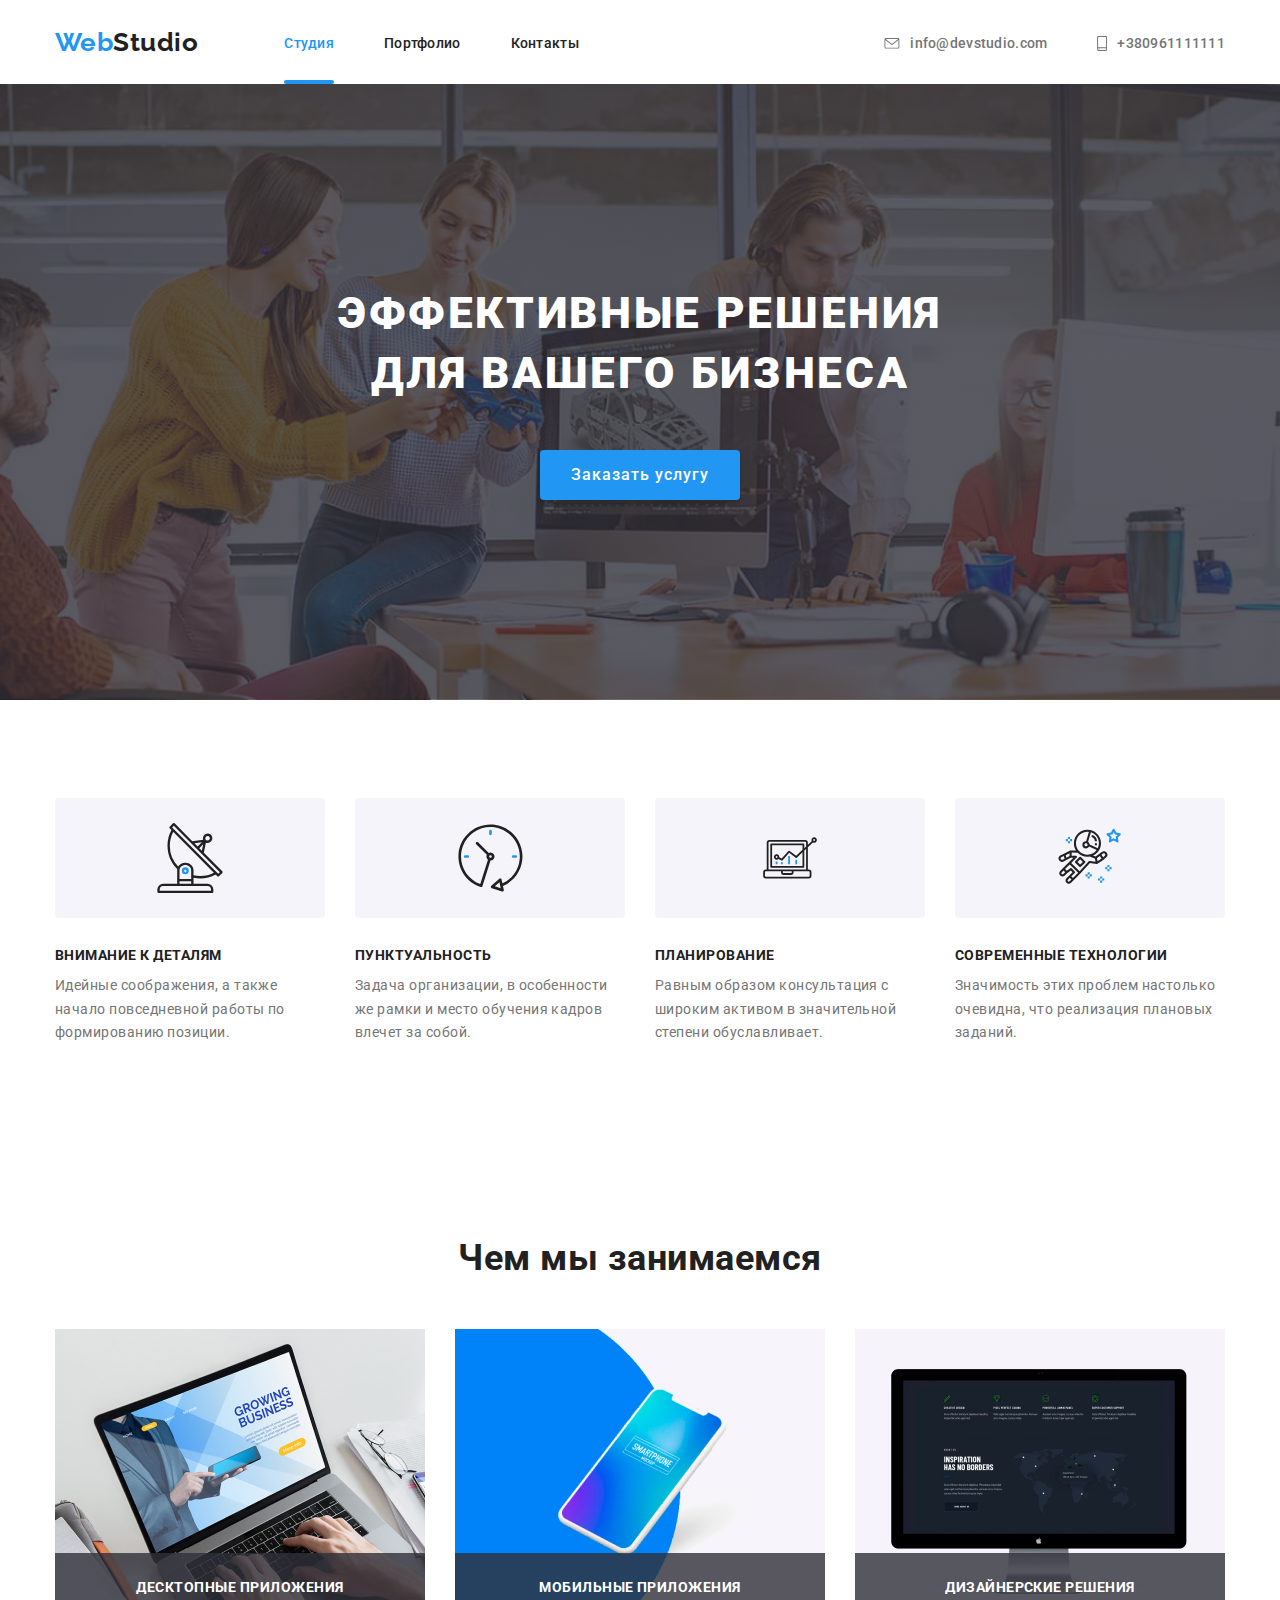
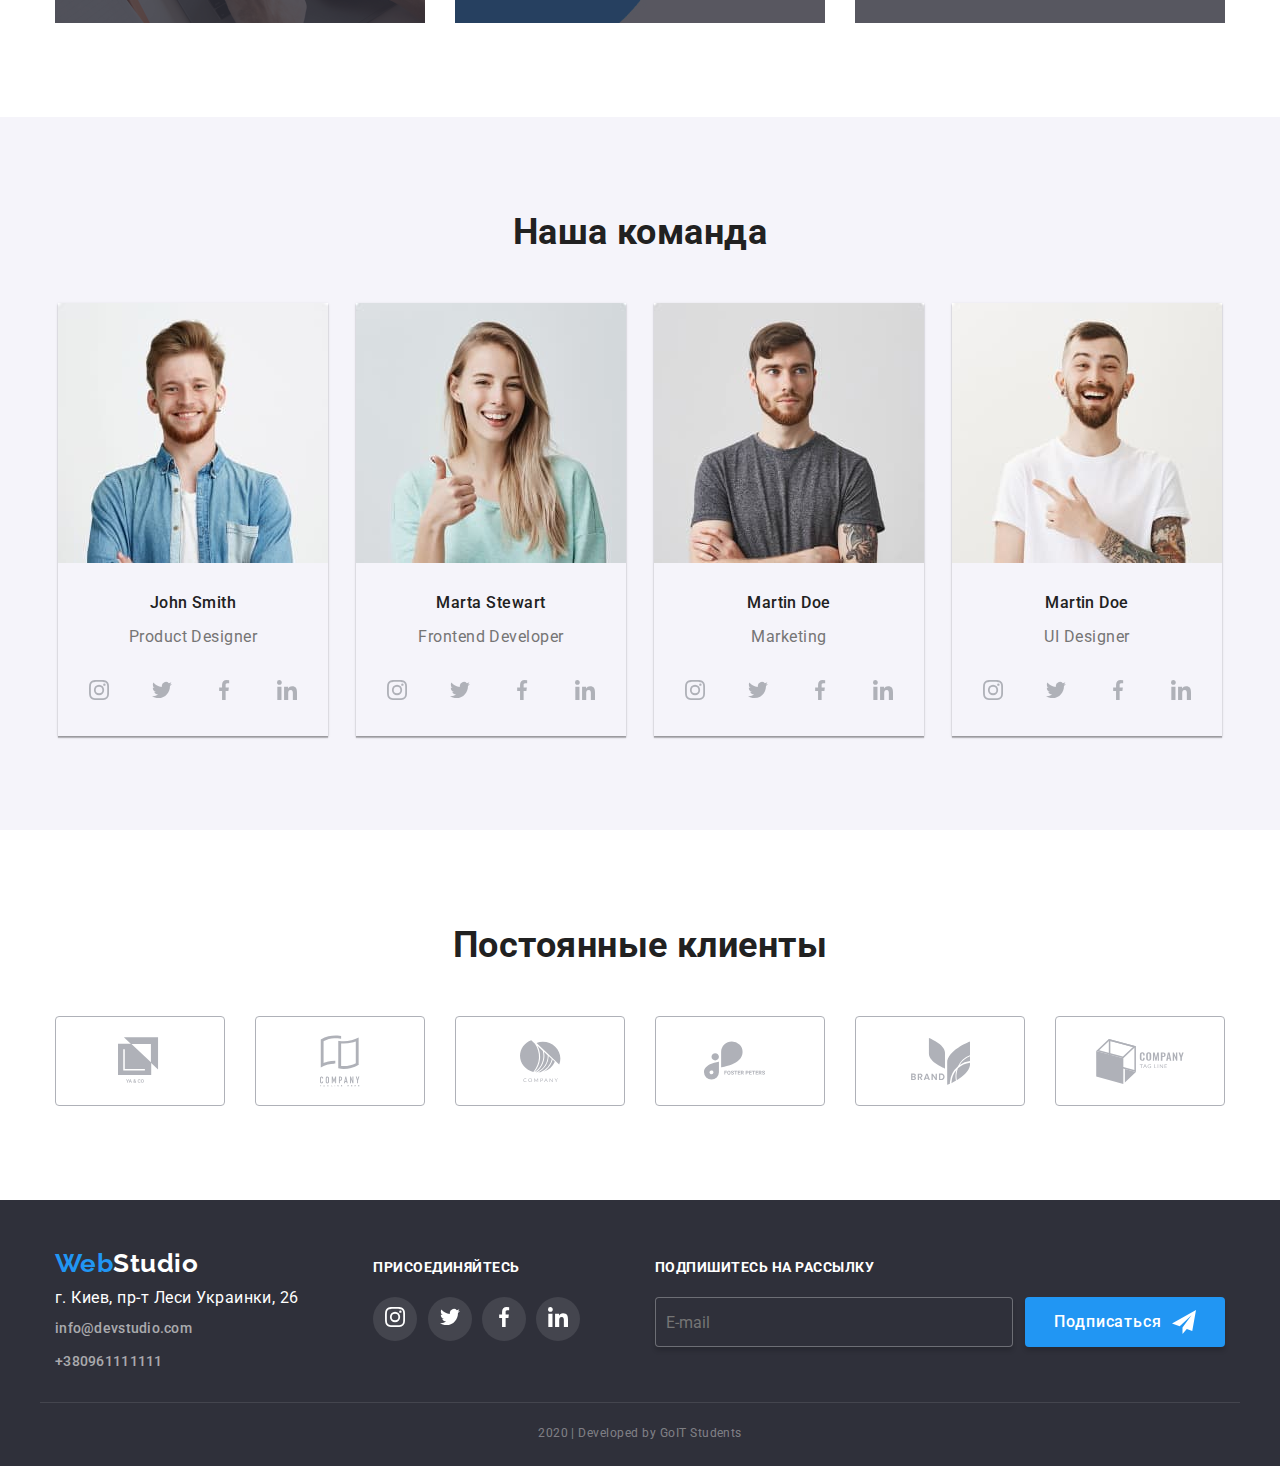
==== commit 6105acdb: "ДЗ 5 исправленное" ====
--- a/index.html
+++ b/index.html
@@ -21,13 +21,13 @@
             <nav class="first-nav">
                 <ul class="site-nav">
                     <li class="item">
-                        <a href="#" class="link current">Студия</a>
+                        <a href="./index.html" class="link current">Студия</a>
                     </li>
                     <li class="item">
-                        <a href="./html/portfolio.html" class="link current">Портфолио</a>
+                        <a href="./html/portfolio.html" class="link">Портфолио</a>
                     </li>
                     <li class="item">
-                        <a href="#" class="link current">Контакты</a>
+                        <a href="#" class="link">Контакты</a>
                     </li>
                 </ul>
             </nav>
@@ -139,7 +139,7 @@
             <div class="container">
                 <h2 class="our-team">Наша команда</h2>
                 <ul class="employees">
-                    <li class="participants">
+                    <li class="participants ">
                         <img src=" ./images/John_Smith.jpg " alt="John Smith " width="270" height="260" />
                         <h3 class="section-with-title">John Smith</h3>
                         <p class="list-item">Product Designer</p>
@@ -273,7 +273,7 @@
                     Постоянные клиенты
                 </h2>
                 <ul class="customers-list">
-                    <li class="customers-logo">
+                    <li class="customers-logo vibrate-1">
                         <a href="# " class="customers-list">
                             <svg class=" logo " width="44.27 " height="49.23 ">
                                         <use href="./images/sprite.svg#logo_1 "></use>
@@ -357,20 +357,20 @@
                 <p class="color-footer ">присоединяйтесь</p>
                 <ul class="social-list ">
                     <li class="social-footer ">
-                        <a href="# " class="social_networks_footer" aria-label=" Ссылка на instagrem ">
-                            <svg class="social_instagram" width="20" height="20"><use href="./images/sprite.svg#instagram"></use></svg></a>
+                        <a href="# " class="social_networks_footer " aria-label=" Ссылка на instagrem ">
+                            <svg class="social_instagram active" width="20" height="20"><use href="./images/sprite.svg#instagram"></use></svg></a>
                     </li>
                     <li class="social-footer ">
                         <a href="# " class="social_networks_footer" aria-label="Ссылка на twitter ">
-                            <svg class="social_twitter" width="20" height="20"><use href="./images/sprite.svg#twitter"></use></svg></a>
+                            <svg class="social_twitter active" width="20" height="20"><use href="./images/sprite.svg#twitter"></use></svg></a>
                     </li>
                     <li class="social-footer ">
                         <a href="# " class="social_networks_footer" aria-label="Ссылка на facebook ">
-                            <svg class="social_facebook" width="20" height="20">
+                            <svg class="social_facebook active" width="20" height="20">
                                         <use href="./images/sprite.svg#facebook"></use></svg></a>
                     </li>
                     <li class="social-footer ">
-                        <a href="# " class="social_networks_footer" aria-label="Ссылка на linkedin ">
+                        <a href="# " class="social_networks_footer active" aria-label="Ссылка на linkedin ">
                             <svg class="social_linkedin" width="20" height="20">
                                     <use href="./images/sprite.svg#linkedin"></use>
                                     </svg></a>
--- a/css/styles.css
+++ b/css/styles.css
@@ -19,6 +19,7 @@
     background-color: var(--white-color);
     font-family: Roboto, sans-serif;
     letter-spacing: 0.03em;
+    margin: 0;
     /* padding-top: 80px; */
 }
 
@@ -135,35 +136,6 @@
 
 .advantages-list {
     list-style: none;
-}
-
-.site-nav {
-    display: flex;
-    margin-left: 86px;
-}
-
-.site-nav .item:not(:last-child) {
-    margin-right: 50px;
-}
-
-.site-nav .link.current::after {
-    content: '';
-    position: absolute;
-    left: 0;
-    bottom: 0;
-    width: 100%;
-    border-radius: 2px;
-    height: 4px;
-    background-color: var(--accent-color);
-}
-
-.site-nav .link {
-    position: relative;
-    transition: color 250ms cubic-bezier(0.4, 0, 0.2, 1);
-}
-
-.site-nav .link.current {
-    color: var(--accent-color);
 }
 
 .auth-nav {
@@ -329,19 +301,23 @@
 
 .card-text {
     position: absolute;
-    opacity: 0;
+    width: 100%;
+    height: 100%;
     top: 0;
+    left: 0;
     background: rgba(33, 150, 243, 0.9);
     color: var(--white-color);
+    opacity: 0;
+    padding: 63px 24px;
     font-size: 18px;
-    line-height: 1.56;
-    padding: 63px 24px;
-}
-
-.card-text:hover,
-.card-text:focus {
+    line-height: 1.55;
+    transform: translateY(100%);
+    transition: transform 250ms cubic-bezier(0.4, 0, 0.2, 1);
+}
+
+.portfolio_item:hover .card-text {
+    transform: translateY(0);
     opacity: 1;
-    /* transition: 250ms opacity linear; */
 }
 
 
@@ -399,6 +375,46 @@
     transition-property: background, color, border;
     transition-duration: 250ms;
     transition-timing-function: cubic-bezier(0.4, 0, 0.2, 1);
+    animation: button-hero 0.9s both;
+}
+
+@keyframes button-hero {
+    0% {
+        transform: translateY(-45px);
+        animation-timing-function: ease-in;
+        opacity: 1;
+    }
+    24% {
+        opacity: 1;
+    }
+    40% {
+        transform: translateY(-24px);
+        animation-timing-function: ease-in;
+    }
+    65% {
+        transform: translateY(-12px);
+        animation-timing-function: ease-in;
+    }
+    82% {
+        transform: translateY(-6px);
+        animation-timing-function: ease-in;
+    }
+    93% {
+        transform: translateY(-4px);
+        animation-timing-function: ease-in;
+    }
+    25%,
+    55%,
+    75%,
+    87% {
+        transform: translateY(0px);
+        animation-timing-function: ease-out;
+    }
+    100% {
+        transform: translateY(0px);
+        animation-timing-function: ease-out;
+        opacity: 1;
+    }
 }
 
 .button-hero:focus,
@@ -410,6 +426,43 @@
 
 
 /* site nav */
+
+.site-nav {
+    display: flex;
+    margin-left: 86px;
+}
+
+.site-nav .item:not(:last-child) {
+    margin-right: 50px;
+}
+
+.link.current::after {
+    content: '';
+    display: block;
+    position: absolute;
+    left: 0;
+    bottom: 0;
+    width: 100%;
+    border-radius: 2px;
+    height: 4px;
+    background-color: var(--accent-color);
+    transform: scaleX(1);
+    transition: transform 250ms cubic-bezier(0.4, 0, 0.2, 1);
+}
+
+.link {
+    position: relative;
+    transition: color 250ms cubic-bezier(0.4, 0, 0.2, 1);
+}
+
+.current:hover::after {
+    transform: scaleX(0);
+}
+
+.site-nav .link.current {
+    color: var(--accent-color);
+    /* position: relative; */
+}
 
 .site-nav .link {
     display: block;
@@ -437,6 +490,7 @@
 
 .connection {
     color: var(--title-text-color);
+    fill: var(--title-text-color);
     font-weight: 500;
     font-size: 14px;
     line-height: 1.14;
@@ -519,12 +573,7 @@
 
 .list-our-team {
     display: flex;
-    justify-content: space-between;
-    align-items: center;
-    /* justify-content: space-between;
-    align-items: center; */
-    margin-left: 32px;
-    margin-right: 32px;
+    justify-content: space-evenly;
 }
 
 .social_networks {
@@ -540,6 +589,22 @@
     transition-timing-function: cubic-bezier(0.4, 0, 0.2, 1);
 }
 
+.social_networks:hover {
+    animation: social_networks 0.5s ease-in-out infinite both;
+}
+
+@keyframes social_networks {
+    0% {
+        transform: scale(1);
+    }
+    50% {
+        transform: scale(1.1);
+    }
+    100% {
+        transform: scale(1);
+    }
+}
+
 
 /* .social_instagram {
     --color3: #AFB1B8
@@ -605,7 +670,7 @@
     background-image: url(../Images/linkedin.svg);
 } */
 
-.list-our-team :last-child {
+.list-our-team:last-child {
     margin-right: 0;
 }
 
@@ -656,29 +721,53 @@
 } */
 
 .social_networks_footer {
+    fill: var(--white-color);
+}
+
+.active {
+    transition-property: fill;
+    transition-duration: 1000ms;
+    transition-timing-function: cubic-bezier(0.4, 0, 0.2, 1);
+}
+
+.social-footer {
+    background-color: rgba(255, 255, 255, 0.1);
     display: flex;
     justify-content: center;
     align-items: center;
-    fill: var(--white-color);
     height: 44px;
     width: 44px;
     border-radius: 50%;
     transition-property: background-color;
-    transition-duration: 1000ms;
+    transition-duration: 250ms;
     transition-timing-function: cubic-bezier(0.4, 0, 0.2, 1);
 }
 
-.social-footer {
-    border-radius: 50%;
-    background-color: rgba(255, 255, 255, 0.1);
+.social-footer:hover {
+    animation: social-footer 0.5s ease-in-out infinite both;
+}
+
+@keyframes social-footer {
+    0% {
+        transform: scale(1);
+    }
+    50% {
+        transform: scale(1.1);
+    }
+    100% {
+        transform: scale(1);
+    }
 }
 
 .social_networks_footer:hover,
 .social_networks_footer:focus {
+    background-color: rgba(255, 255, 255, 0.1);
+    fill: var(--white-color);
+    border-radius: 50%;
+    transition-property: background-color;
+    transition-duration: 250ms;
+    transition-timing-function: cubic-bezier(0.4, 0, 0.2, 1);
     background-color: var(--accent-color);
-    transition-property: background-color;
-    transition-duration: 1000;
-    transition-timing-function: cubic-bezier(0.4, 0, 0.2, 1);
 }
 
 .social-footer:hover,
@@ -842,6 +931,31 @@
     border: 1px solid var(--accent-color);
 }
 
+.customers-logo:hover {
+    animation: customers-logo 0.5s linear infinite both;
+}
+
+@keyframes customers-logo {
+    0% {
+        transform: translate(0);
+    }
+    20% {
+        transform: translate(-2px, 2px);
+    }
+    40% {
+        transform: translate(-2px, -2px);
+    }
+    60% {
+        transform: translate(2px, 2px);
+    }
+    80% {
+        transform: translate(2px, -2px);
+    }
+    100% {
+        transform: translate(0);
+    }
+}
+
 .customers-list {
     display: flex;
     justify-content: center;
@@ -941,6 +1055,7 @@
     line-height: 1.14;
     margin: 0;
     padding-bottom: 21px;
+    text-transform: uppercase;
 }
 
 .links-block {
@@ -1132,6 +1247,52 @@
     margin-right: 8px;
     background-color: var(--color-picture);
     border: none;
+    transition-property: background-color, color;
+    transition-duration: 250ms;
+    transition-timing-function: cubic-bezier(0.4, 0, 0.2, 1);
+}
+
+.button_portfolio {
+    animation: button_portfolio 0.9s 0.5s;
+}
+
+@keyframes button_portfolio {
+    0% {
+        transform: translateY(-45px);
+        animation-timing-function: ease-in;
+        opacity: 1;
+    }
+    24% {
+        opacity: 1;
+    }
+    40% {
+        transform: translateY(-24px);
+        animation-timing-function: ease-in;
+    }
+    65% {
+        transform: translateY(-12px);
+        animation-timing-function: ease-in;
+    }
+    82% {
+        transform: translateY(-6px);
+        animation-timing-function: ease-in;
+    }
+    93% {
+        transform: translateY(-4px);
+        animation-timing-function: ease-in;
+    }
+    25%,
+    55%,
+    75%,
+    87% {
+        transform: translateY(0px);
+        animation-timing-function: ease-out;
+    }
+    100% {
+        transform: translateY(0px);
+        animation-timing-function: ease-out;
+        opacity: 1;
+    }
 }
 
 .button_portfolio .primary:hover,
@@ -1146,12 +1307,25 @@
     width: calc((100% - 60px) / 3);
     margin-right: 30px;
     margin-bottom: 30px;
+    transition: all 250ms cubic-bezier(0.4, 0, 0.2, 1);
+    animation: portfolio_item 1000ms cubic-bezier(0.250, 0.460, 0.450, 0.940) both;
+}
+
+@keyframes portfolio_item {
+    0% {
+        transform: scale(0);
+        opacity: 1;
+    }
+    100% {
+        transform: scale(1);
+        opacity: 1;
+    }
 }
 
 .portfolio_item:hover {
-    border: 1px solid #eeeeee;
+    opacity: 1;
     box-shadow: 1px 4px 6px rgba(0, 0, 0, 0.16), 0px 4px 4px rgba(0, 0, 0, 0.06), 0px 1px 1px rgba(0, 0, 0, 0.12);
-    /* border-radius: 5px; */
+    animation: portfolio_item: hover 2000ms ease-out both;
 }
 
 .portfolio_item:nth-last-child(-n + 3) {
@@ -1169,10 +1343,6 @@
 
 .portfolio_cards .li {
     width: calc((100% - 30px * 2) / 3);
-}
-
-.name_of_cards {
-    padding-top: 20px;
 }
 
 .name_of_projects {
@@ -1180,6 +1350,7 @@
     border-top: 0px;
     /* border-bottom-left-radius: 5px;
     border-bottom-right-radius: 5px; */
+    padding-top: 20px;
     padding-left: 20px;
     padding-right: 20px;
     padding-bottom: 24px;
@@ -1192,6 +1363,7 @@
 
 .portfolio_work {
     position: relative;
+    overflow: hidden;
 }
 
 
